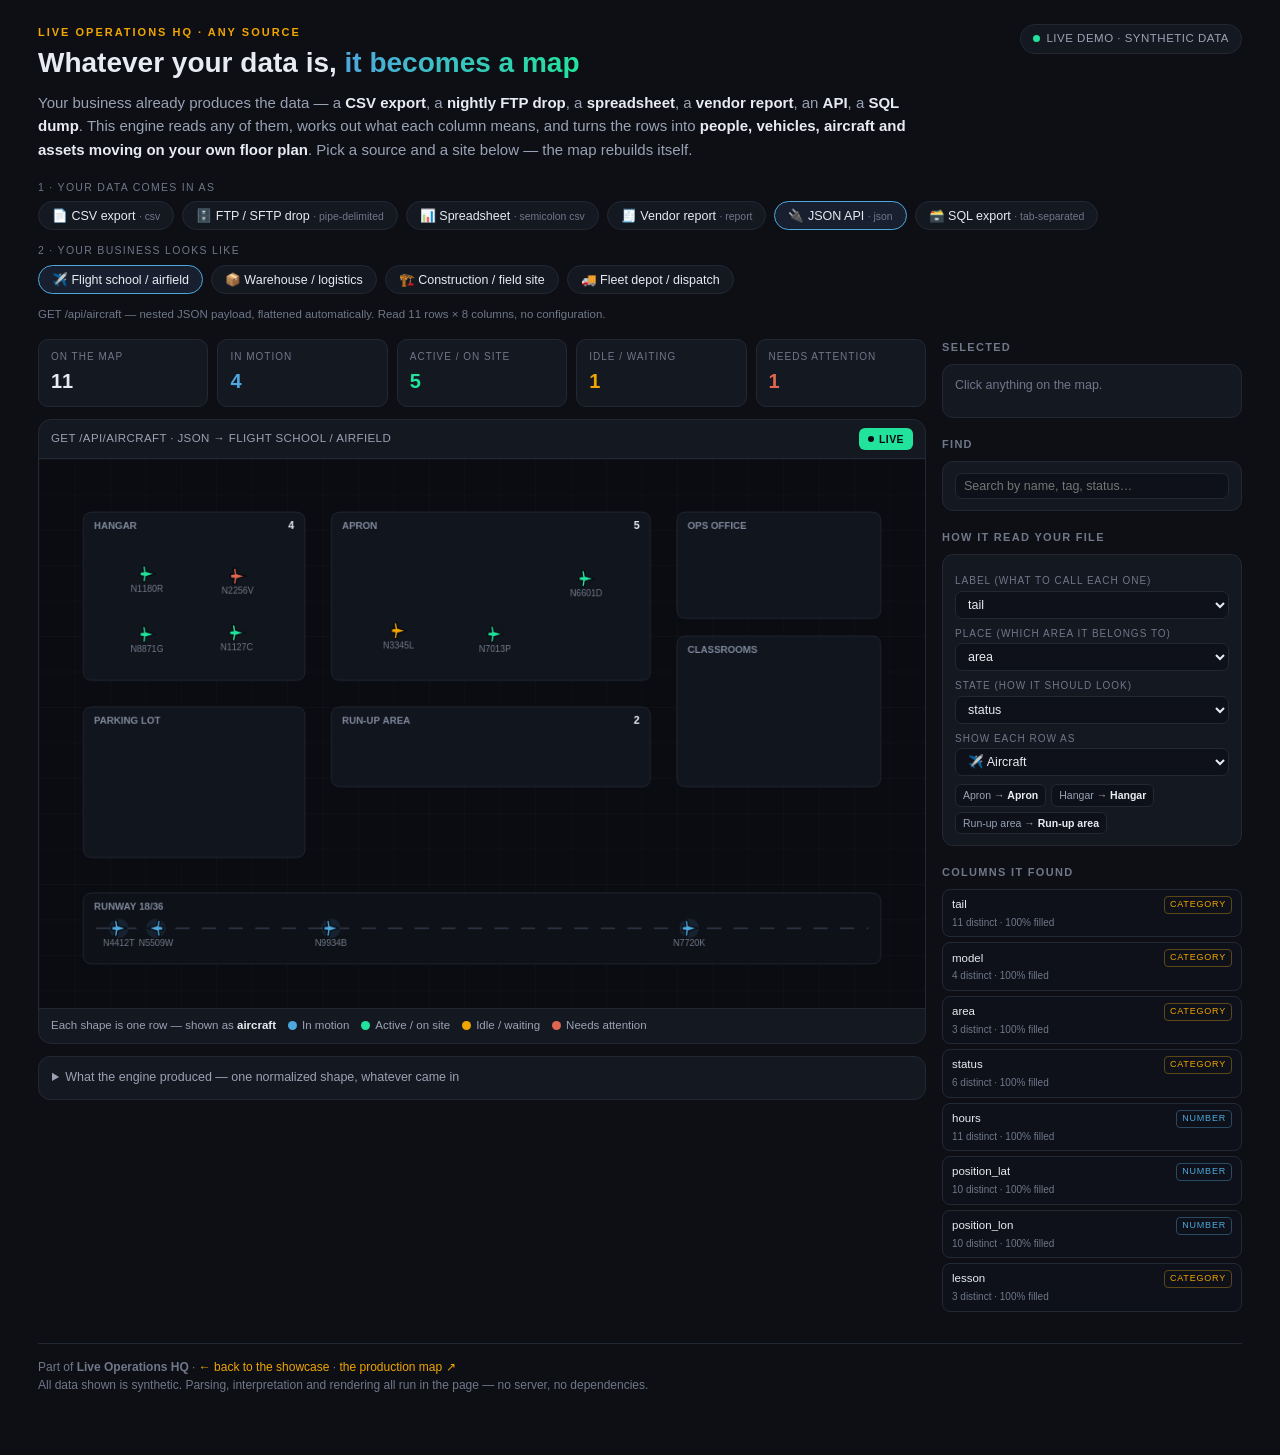
==== pipeline.html @ 16242cc6 "Add any-source → live map engine, demo and Source Studio The showcase could only prove the live-feed" ====
<!DOCTYPE html>
<html lang="en">
<head>
<meta charset="UTF-8">
<meta name="viewport" content="width=device-width, initial-scale=1.0">
<title>Any Source → A Live Map — Live Operations HQ</title>
<style>
  :root{
    --bg:#0d0f15; --panel:#141821; --panel2:#0e1119; --line:#232835;
    --ink:#e8ebf2; --dim:#99a2b4; --faint:#6f7789; --accent:#f0a500;
    --blue:#4ea8de; --green:#22e39c; --red:#e0664f; --violet:#c77dff;
  }
  *{box-sizing:border-box}
  [hidden]{display:none !important}
  html,body{margin:0}
  body{background:var(--bg);color:var(--ink);line-height:1.55;
    font-family:-apple-system,BlinkMacSystemFont,"Segoe UI",Roboto,Helvetica,sans-serif;}
  .app{max-width:1240px;margin:0 auto;padding:24px 18px 60px;}

  .top{display:flex;justify-content:space-between;align-items:flex-start;gap:16px;flex-wrap:wrap;}
  .eyebrow{letter-spacing:2px;text-transform:uppercase;color:var(--accent);font-size:11px;font-weight:700;}
  h1{font-size:28px;line-height:1.15;margin:6px 0 0;}
  h1 .g{background:linear-gradient(90deg,var(--blue),var(--green));-webkit-background-clip:text;background-clip:text;color:transparent;}
  .badge{display:flex;align-items:center;gap:6px;background:var(--panel);border:1px solid var(--line);
    border-radius:20px;padding:5px 12px;font-size:11.5px;color:var(--dim);letter-spacing:.5px;}
  .badge .dot{width:7px;height:7px;border-radius:50%;background:var(--green);animation:bl 1.6s infinite;}
  @keyframes bl{0%,100%{opacity:1}50%{opacity:.25}}
  .lede{font-size:15px;color:var(--dim);max-width:900px;margin:12px 0 18px;}
  .lede b{color:var(--ink);}

  .pickrow{margin-bottom:12px;}
  .picklbl{font-size:10.5px;letter-spacing:1.3px;text-transform:uppercase;color:var(--faint);margin-bottom:6px;}
  .chips{display:flex;flex-wrap:wrap;gap:8px;}
  .chip{background:var(--panel);border:1px solid var(--line);color:var(--ink);border-radius:20px;
    padding:6px 13px;font-size:12.5px;cursor:pointer;font-family:inherit;transition:border-color .15s,background .15s;}
  .chip:hover{border-color:var(--blue);}
  .chip.on{border-color:var(--blue);background:#182030;}
  .chip small{color:var(--faint);}

  .grid{display:grid;grid-template-columns:1fr 300px;gap:16px;margin-top:16px;align-items:start;}
  .grid > *{min-width:0;}
  h2{font-size:11px;letter-spacing:1.3px;text-transform:uppercase;color:var(--faint);margin:0 0 8px;}
  .side h2{margin-top:18px;}
  .side h2:first-child{margin-top:0;}
  .empty{color:var(--faint);font-size:12.5px;margin:0;}

  .stage{background:var(--panel);border:1px solid var(--line);border-radius:13px;overflow:hidden;}
  .stagebar{display:flex;justify-content:space-between;align-items:center;gap:10px;flex-wrap:wrap;
    padding:8px 12px;border-bottom:1px solid var(--line);font-size:11.5px;color:var(--dim);letter-spacing:.4px;}
  .live{display:flex;align-items:center;gap:5px;font-weight:700;color:#0a0c12;background:var(--green);
    padding:3px 9px;border-radius:6px;font-size:10.5px;}
  .live .d{width:6px;height:6px;border-radius:50%;background:#0a0c12;animation:bl 1.4s infinite;}
  canvas{display:block;width:100%;height:auto;background:#0a0c12;cursor:crosshair;}
  .legend{display:flex;flex-wrap:wrap;gap:12px;padding:8px 12px;border-top:1px solid var(--line);font-size:11.5px;color:var(--dim);}
  .legend i{display:inline-block;width:9px;height:9px;border-radius:50%;margin-right:5px;vertical-align:-1px;}

  .counts{display:grid;grid-template-columns:repeat(auto-fit,minmax(118px,1fr));gap:9px;margin-bottom:12px;}
  .cnt{background:var(--panel);border:1px solid var(--line);border-radius:10px;padding:9px 12px;}
  .cnt .k{font-size:10px;letter-spacing:1px;text-transform:uppercase;color:var(--faint);
    overflow:hidden;text-overflow:ellipsis;white-space:nowrap;}
  .cnt .v{font-size:20px;font-weight:700;margin-top:1px;}

  .box{background:var(--panel);border:1px solid var(--line);border-radius:11px;padding:11px 12px;font-size:12.5px;}
  .box + .box{margin-top:8px;}
  label.f{display:block;font-size:10px;letter-spacing:1px;text-transform:uppercase;color:var(--faint);margin:7px 0 2px;}
  select,input[type=search]{width:100%;background:var(--panel2);color:var(--ink);border:1px solid var(--line);
    border-radius:7px;padding:5px 8px;font-size:12.5px;font-family:inherit;}

  .maps{display:flex;flex-wrap:wrap;gap:5px;margin-top:8px;}
  .mapchip{background:var(--panel2);border:1px solid var(--line);border-radius:6px;padding:2px 7px;font-size:10.5px;color:var(--dim);}
  .mapchip b{color:var(--ink);font-weight:600;}

  .col{background:var(--panel2);border:1px solid var(--line);border-radius:8px;padding:6px 9px;font-size:11.5px;margin-bottom:5px;}
  .col .r1{display:flex;justify-content:space-between;align-items:center;gap:8px;}
  .col .nm{overflow:hidden;text-overflow:ellipsis;white-space:nowrap;}
  .tag{font-size:9px;letter-spacing:.8px;text-transform:uppercase;border:1px solid var(--line);
    border-radius:4px;padding:1px 5px;color:var(--dim);flex:none;}
  .tag.number{color:var(--blue);border-color:#2a4a63;}
  .tag.date{color:var(--green);border-color:#1e5c45;}
  .tag.category{color:var(--accent);border-color:#5c4718;}
  .tag.bool{color:var(--violet);border-color:#4a3360;}
  .col .meta{color:var(--faint);font-size:10px;margin-top:1px;}

  .detail{min-height:54px;}
  .detail .t{font-size:14px;font-weight:700;}
  .detail .kv{display:flex;justify-content:space-between;gap:10px;font-size:11.5px;color:var(--dim);
    border-top:1px solid var(--line);padding:3px 0;}
  .detail .kv b{color:var(--ink);font-weight:500;text-align:right;overflow:hidden;text-overflow:ellipsis;white-space:nowrap;}

  details.norm{margin-top:12px;background:var(--panel);border:1px solid var(--line);border-radius:12px;padding:11px 13px;}
  details.norm summary{cursor:pointer;font-size:12.5px;color:var(--dim);}
  details.norm pre{margin:10px 0 0;max-height:260px;overflow:auto;background:var(--panel2);
    border:1px solid var(--line);border-radius:8px;padding:11px;font-size:11px;color:var(--dim);}
  .log{font-size:11.5px;color:var(--faint);margin-top:8px;min-height:17px;}
  .foot{margin-top:26px;border-top:1px solid var(--line);padding-top:14px;color:var(--faint);font-size:12px;}
  .foot a{color:var(--accent);text-decoration:none;}
  @media(max-width:900px){ .grid{grid-template-columns:1fr;} h1{font-size:22px;} }
</style>
</head>
<body>
<div class="app">

  <div class="top">
    <div>
      <div class="eyebrow">Live Operations HQ · Any source</div>
      <h1>Whatever your data is, <span class="g">it becomes a map</span></h1>
    </div>
    <div class="badge"><span class="dot"></span>LIVE DEMO · SYNTHETIC DATA</div>
  </div>

  <p class="lede">Your business already produces the data — a <b>CSV export</b>, a <b>nightly FTP drop</b>, a <b>spreadsheet</b>, a <b>vendor report</b>, an <b>API</b>, a <b>SQL dump</b>. This engine reads any of them, works out what each column means, and turns the rows into <b>people, vehicles, aircraft and assets moving on your own floor plan</b>. Pick a source and a site below — the map rebuilds itself.</p>

  <div class="pickrow">
    <div class="picklbl">1 · Your data comes in as</div>
    <div class="chips" id="sources"></div>
  </div>
  <div class="pickrow">
    <div class="picklbl">2 · Your business looks like</div>
    <div class="chips" id="layouts"></div>
  </div>
  <div class="log" id="log"></div>

  <div class="grid">
    <main>
      <div class="counts" id="counts"></div>
      <div class="stage">
        <div class="stagebar">
          <span id="stageTitle">—</span>
          <span class="live"><span class="d"></span>LIVE</span>
        </div>
        <canvas id="cv" width="1000" height="620"></canvas>
        <div class="legend" id="legend"></div>
      </div>
      <details class="norm">
        <summary>What the engine produced — one normalized shape, whatever came in</summary>
        <pre id="json">—</pre>
      </details>
    </main>

    <aside class="side">
      <h2>Selected</h2>
      <div class="box detail" id="detail"><p class="empty">Click anything on the map.</p></div>

      <h2>Find</h2>
      <div class="box"><input type="search" id="q" placeholder="Search by name, tag, status…"></div>

      <h2>How it read your file</h2>
      <div class="box">
        <label class="f">Label (what to call each one)</label><select id="mLabel"></select>
        <label class="f">Place (which area it belongs to)</label><select id="mZone"></select>
        <label class="f">State (how it should look)</label><select id="mStatus"></select>
        <label class="f">Show each row as</label><select id="mKind"></select>
        <div class="maps" id="zoneMap"></div>
      </div>

      <h2>Columns it found</h2>
      <div id="schema"><p class="empty">—</p></div>
    </aside>
  </div>

  <div class="foot">
    Part of <b>Live Operations HQ</b> · <a href="index.html">← back to the showcase</a> · <a href="presentation.html">the production map ↗</a><br>
    All data shown is synthetic. Parsing, interpretation and rendering all run in the page — no server, no dependencies.
  </div>
</div>

<script src="engine.js"></script>
<script src="samples.js"></script>
<script>
(function(){
'use strict';
var $ = function(s){ return document.querySelector(s); };
var S = window.HQ_SAMPLES, L = HQ.LAYOUTS;
var state = { srcKey:'api', layoutKey:'airfield', ds:null, mapping:null, built:null };

var view = new HQ.MapView($('#cv'), { onSelect: showDetail });
view.start();

/* ------------------------------- choosers ------------------------------- */

function chips(host, items, activeKey, onPick){
  host.innerHTML = items.map(function(it){
    return '<button class="chip'+(it.key===activeKey?' on':'')+'" data-k="'+it.key+'">'+
      it.label + (it.sub ? ' <small>· '+HQ.esc(it.sub)+'</small>' : '') + '</button>';
  }).join('');
  host.onclick = function(e){
    var b = e.target.closest && e.target.closest('.chip');
    if(b) onPick(b.getAttribute('data-k'));
  };
}

function renderChoosers(){
  chips($('#sources'), Object.keys(S).map(function(k){
    return { key:k, label:S[k].label, sub:S[k].chip };
  }), state.srcKey, function(k){ state.srcKey = k; load(); });

  chips($('#layouts'), Object.keys(L).map(function(k){
    return { key:k, label:L[k].label };
  }), state.layoutKey, function(k){ state.layoutKey = k; rebuild(); });
}

/* -------------------------------- loading ------------------------------- */

function load(){
  var s = S[state.srcKey];
  try {
    state.ds = HQ.loadSource(s.text, s.name, s.label.replace(/^\S+\s/,''));
  } catch(err){
    $('#log').textContent = 'Could not read ' + s.name + ': ' + err.message;
    return;
  }
  state.mapping = HQ.inferMapping(state.ds);
  fillMapping();
  rebuild();
  $('#log').textContent = s.name + ' — ' + s.note + '. Read ' + state.ds.rows.length +
    ' rows × ' + state.ds.cols.length + ' columns, no configuration.';
}

function rebuild(){
  if(!state.ds) return;
  var layout = L[state.layoutKey];
  state.built = HQ.buildEntities(state.ds, state.mapping, layout);
  view.set(layout, state.built.entities);
  showDetail(null);
  renderChoosers(); renderCounts(); renderLegend(); renderZoneMap(); renderSchema(); renderJson();
  $('#stageTitle').textContent =
    state.ds.name.toUpperCase() + ' · ' + state.ds.format.toUpperCase() +
    ' → ' + layout.label.replace(/^\S+\s/,'').toUpperCase();
}

/* ------------------------------- panels --------------------------------- */

function renderCounts(){
  var ents = state.built.entities, by = {};
  ents.forEach(function(e){ by[e.status] = (by[e.status]||0) + 1; });
  var h = '<div class="cnt"><div class="k">On the map</div><div class="v">' + ents.length + '</div></div>';
  ['moving','ok','waiting','alert','off'].forEach(function(k){
    if(!by[k]) return;
    h += '<div class="cnt"><div class="k">' + HQ.STATUS_LABEL[k] + '</div>' +
         '<div class="v" style="color:' + HQ.statusColor(k) + '">' + by[k] + '</div></div>';
  });
  $('#counts').innerHTML = h;
}

function renderLegend(){
  var by = {};
  state.built.entities.forEach(function(e){ by[e.status] = 1; });
  var kindWord = { person:'people', vehicle:'vehicles', aircraft:'aircraft', asset:'assets', package:'shipments' };
  var h = '<span>Each shape is one row — shown as <b style="color:#e8ebf2">' +
          (kindWord[state.mapping.kind] || state.mapping.kind) + '</b></span>';
  ['moving','ok','waiting','alert','off'].forEach(function(k){
    if(!by[k]) return;
    h += '<span><i style="background:' + HQ.statusColor(k) + '"></i>' + HQ.STATUS_LABEL[k] + '</span>';
  });
  $('#legend').innerHTML = h;
}

function renderZoneMap(){
  var zm = state.built.zoneMap, keys = Object.keys(zm);
  if(!keys.length){ $('#zoneMap').innerHTML = ''; return; }
  $('#zoneMap').innerHTML = keys.slice(0,14).map(function(k){
    return '<span class="mapchip" title="' + (zm[k].matched ? 'matched by name' : 'no name match — assigned an area') + '">' +
      HQ.esc(k) + ' → <b>' + HQ.esc(zm[k].zone.name) + '</b>' + (zm[k].matched ? '' : ' *') + '</span>';
  }).join('');
}

function renderSchema(){
  $('#schema').innerHTML = state.ds.cols.map(function(c){
    var pct = c.total ? Math.round(c.filled/c.total*100) : 0;
    return '<div class="col"><div class="r1"><span class="nm" title="' + HQ.esc(c.name) + '">' + HQ.esc(c.name) + '</span>' +
      '<span class="tag ' + c.kind + '">' + c.kind + '</span></div>' +
      '<div class="meta">' + c.distinct + ' distinct · ' + pct + '% filled</div></div>';
  }).join('');
}

function renderJson(){
  var ds = state.ds, m = state.mapping;
  var sample = state.built.entities.slice(0,2).map(function(e){
    return { id:'e'+(e.i+1), label:e.label, kind:e.kind, area:e.zone.name, state:e.status, source_row:e.row };
  });
  $('#json').textContent = JSON.stringify({
    source: ds.origin + ':' + ds.name,
    format: ds.format,
    read_at: ds.loadedAt,
    interpreted_as: { label:m.label, area:m.zone, state:m.status, shown_as:m.kind },
    entity_count: state.built.entities.length,
    entities: sample
  }, null, 2) + (state.built.entities.length > 2 ? '\n… ' + (state.built.entities.length - 2) + ' more' : '');
}

function showDetail(e){
  if(!e){ $('#detail').innerHTML = '<p class="empty">Click anything on the map.</p>'; return; }
  var h = '<div class="t" style="color:' + HQ.statusColor(e.status) + '">' + HQ.esc(e.label) + '</div>';
  h += '<div style="font-size:11.5px;color:var(--dim);margin-bottom:5px;">' +
       HQ.esc(HQ.STATUS_LABEL[e.status]) + ' · ' + HQ.esc(e.zone.name) + '</div>';
  state.ds.cols.forEach(function(c){
    var v = e.row[c.name];
    h += '<div class="kv"><span>' + HQ.esc(c.name) + '</span><b title="' + HQ.esc(HQ.isBlank(v)?'—':v) + '">' +
         HQ.esc(HQ.isBlank(v) ? '—' : v) + '</b></div>';
  });
  $('#detail').innerHTML = h;
}

/* ---------------------------- mapping controls --------------------------- */

function opts(cols, sel, allowNone){
  var h = allowNone ? '<option value="">— none —</option>' : '';
  return h + cols.map(function(c){
    return '<option value="' + HQ.esc(c.name) + '"' + (c.name===sel?' selected':'') + '>' + HQ.esc(c.name) + '</option>';
  }).join('');
}

function fillMapping(){
  var c = state.ds.cols, m = state.mapping;
  $('#mLabel').innerHTML  = opts(c, m.label);
  $('#mZone').innerHTML   = opts(c, m.zone, true);
  $('#mStatus').innerHTML = opts(c, m.status, true);
  $('#mKind').innerHTML   = ['person','vehicle','aircraft','asset','package'].map(function(k){
    return '<option value="' + k + '"' + (k===m.kind?' selected':'') + '>' +
      ({person:'👤 People',vehicle:'🚗 Vehicles',aircraft:'✈️ Aircraft',asset:'📦 Assets',package:'🏷️ Shipments'}[k]) +
      '</option>'; }).join('');
}

['#mLabel','#mZone','#mStatus','#mKind'].forEach(function(id){
  $(id).addEventListener('change', function(){
    state.mapping = {
      label: $('#mLabel').value, zone: $('#mZone').value || null,
      status: $('#mStatus').value || null, kind: $('#mKind').value
    };
    rebuild();
  });
});

$('#q').addEventListener('input', function(){ view.setQuery(this.value); });

renderChoosers();
load();
})();
</script>
</body>
</html>
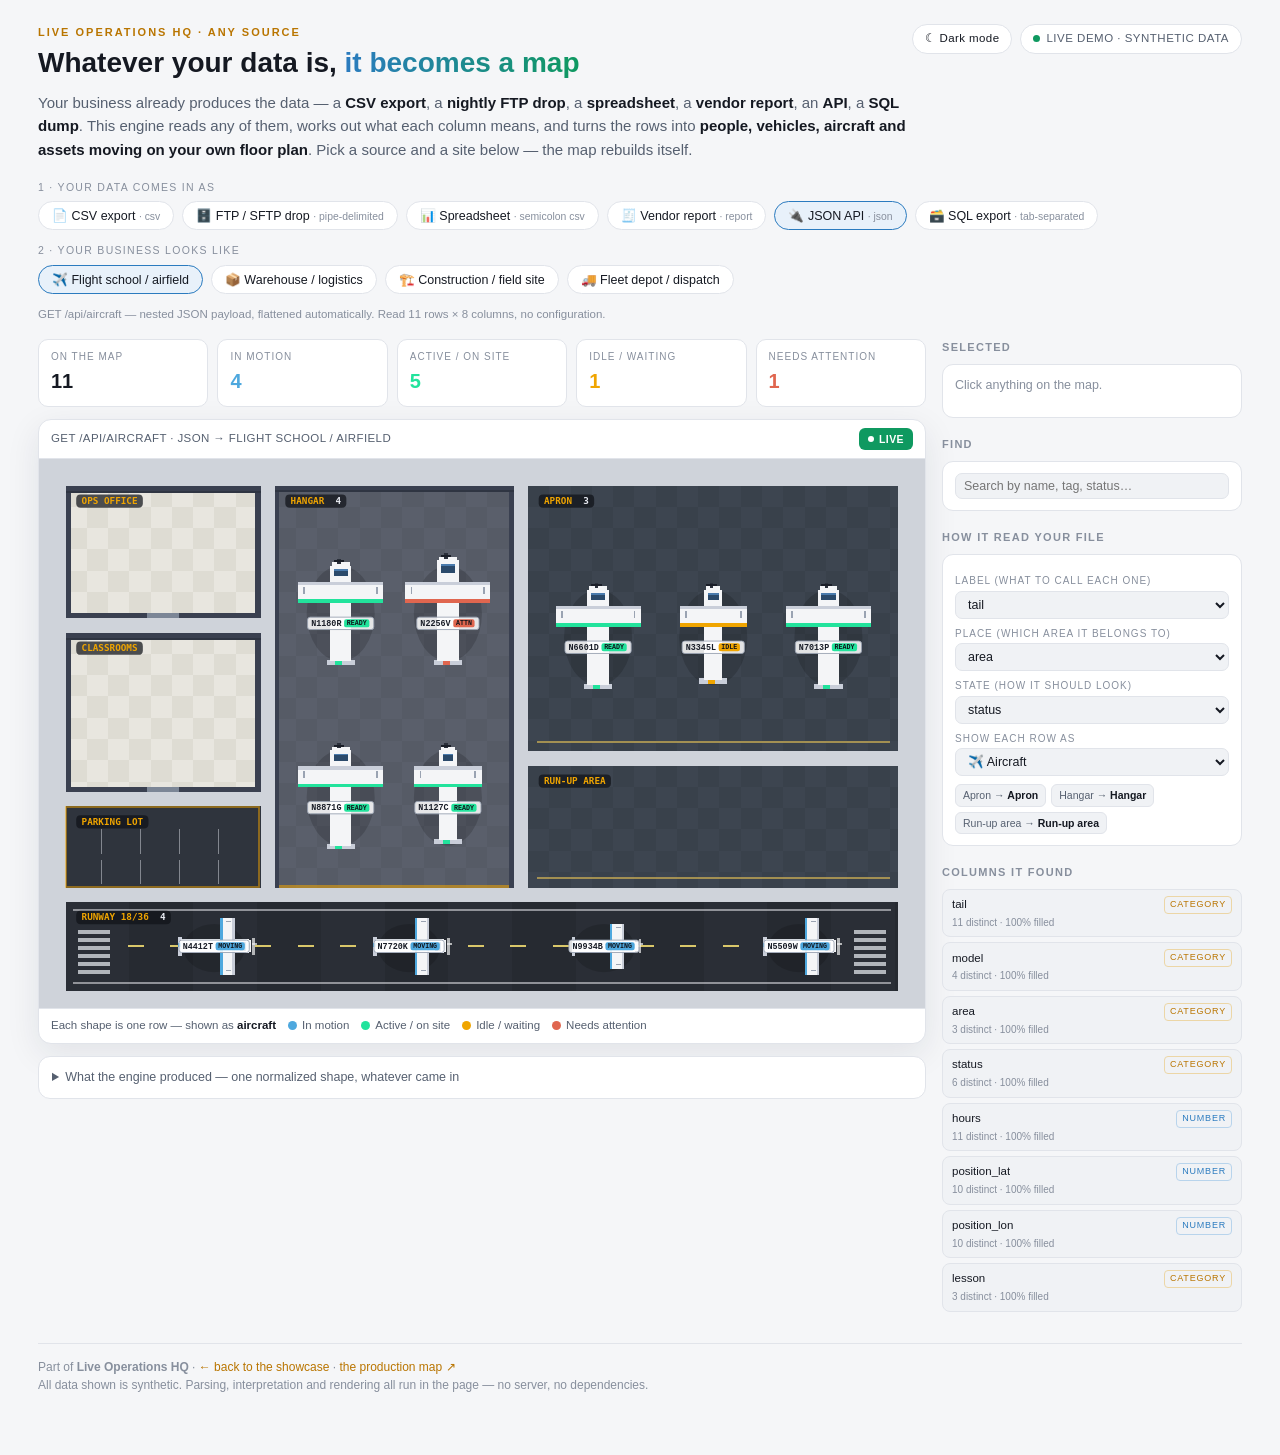
==== commit 69d80941: "Use the production map's pixel art, add light mode and trucks The any-source map drew its own vector" ====
--- a/pipeline.html
+++ b/pipeline.html
@@ -4,12 +4,9 @@
 <meta charset="UTF-8">
 <meta name="viewport" content="width=device-width, initial-scale=1.0">
 <title>Any Source → A Live Map — Live Operations HQ</title>
+<link rel="stylesheet" href="theme.css">
+<script src="theme.js"></script>
 <style>
-  :root{
-    --bg:#0d0f15; --panel:#141821; --panel2:#0e1119; --line:#232835;
-    --ink:#e8ebf2; --dim:#99a2b4; --faint:#6f7789; --accent:#f0a500;
-    --blue:#4ea8de; --green:#22e39c; --red:#e0664f; --violet:#c77dff;
-  }
   *{box-sizing:border-box}
   [hidden]{display:none !important}
   html,body{margin:0}
@@ -34,7 +31,7 @@
   .chip{background:var(--panel);border:1px solid var(--line);color:var(--ink);border-radius:20px;
     padding:6px 13px;font-size:12.5px;cursor:pointer;font-family:inherit;transition:border-color .15s,background .15s;}
   .chip:hover{border-color:var(--blue);}
-  .chip.on{border-color:var(--blue);background:#182030;}
+  .chip.on{border-color:var(--blue);background:var(--soft);}
   .chip small{color:var(--faint);}
 
   .grid{display:grid;grid-template-columns:1fr 300px;gap:16px;margin-top:16px;align-items:start;}
@@ -44,13 +41,13 @@
   .side h2:first-child{margin-top:0;}
   .empty{color:var(--faint);font-size:12.5px;margin:0;}
 
-  .stage{background:var(--panel);border:1px solid var(--line);border-radius:13px;overflow:hidden;}
+  .stage{background:var(--panel);border:1px solid var(--line);border-radius:13px;overflow:hidden;box-shadow:var(--shadow);}
   .stagebar{display:flex;justify-content:space-between;align-items:center;gap:10px;flex-wrap:wrap;
     padding:8px 12px;border-bottom:1px solid var(--line);font-size:11.5px;color:var(--dim);letter-spacing:.4px;}
-  .live{display:flex;align-items:center;gap:5px;font-weight:700;color:#0a0c12;background:var(--green);
+  .live{display:flex;align-items:center;gap:5px;font-weight:700;color:var(--on-pill);background:var(--green);
     padding:3px 9px;border-radius:6px;font-size:10.5px;}
-  .live .d{width:6px;height:6px;border-radius:50%;background:#0a0c12;animation:bl 1.4s infinite;}
-  canvas{display:block;width:100%;height:auto;background:#0a0c12;cursor:crosshair;}
+  .live .d{width:6px;height:6px;border-radius:50%;background:var(--on-pill);animation:bl 1.4s infinite;}
+  canvas{display:block;width:100%;height:auto;background:var(--map-bg);cursor:crosshair;}
   .legend{display:flex;flex-wrap:wrap;gap:12px;padding:8px 12px;border-top:1px solid var(--line);font-size:11.5px;color:var(--dim);}
   .legend i{display:inline-block;width:9px;height:9px;border-radius:50%;margin-right:5px;vertical-align:-1px;}
 
@@ -75,10 +72,10 @@
   .col .nm{overflow:hidden;text-overflow:ellipsis;white-space:nowrap;}
   .tag{font-size:9px;letter-spacing:.8px;text-transform:uppercase;border:1px solid var(--line);
     border-radius:4px;padding:1px 5px;color:var(--dim);flex:none;}
-  .tag.number{color:var(--blue);border-color:#2a4a63;}
-  .tag.date{color:var(--green);border-color:#1e5c45;}
-  .tag.category{color:var(--accent);border-color:#5c4718;}
-  .tag.bool{color:var(--violet);border-color:#4a3360;}
+  .tag.number{color:var(--blue);border-color:var(--tag-blue);}
+  .tag.date{color:var(--green);border-color:var(--tag-green);}
+  .tag.category{color:var(--accent);border-color:var(--tag-amber);}
+  .tag.bool{color:var(--violet);border-color:var(--tag-violet);}
   .col .meta{color:var(--faint);font-size:10px;margin-top:1px;}
 
   .detail{min-height:54px;}
@@ -105,7 +102,7 @@
       <div class="eyebrow">Live Operations HQ · Any source</div>
       <h1>Whatever your data is, <span class="g">it becomes a map</span></h1>
     </div>
-    <div class="badge"><span class="dot"></span>LIVE DEMO · SYNTHETIC DATA</div>
+    <div style="display:flex;gap:8px;align-items:center;flex-wrap:wrap;"><button class="themebtn" data-theme-toggle type="button">☾ Dark mode</button><div class="badge"><span class="dot"></span>LIVE DEMO · SYNTHETIC DATA</div></div>
   </div>
 
   <p class="lede">Your business already produces the data — a <b>CSV export</b>, a <b>nightly FTP drop</b>, a <b>spreadsheet</b>, a <b>vendor report</b>, an <b>API</b>, a <b>SQL dump</b>. This engine reads any of them, works out what each column means, and turns the rows into <b>people, vehicles, aircraft and assets moving on your own floor plan</b>. Pick a source and a site below — the map rebuilds itself.</p>
@@ -175,6 +172,7 @@
 
 var view = new HQ.MapView($('#cv'), { onSelect: showDetail });
 view.start();
+window.addEventListener('hq-theme', function(){ view.readTheme(); });
 
 /* ------------------------------- choosers ------------------------------- */
 
@@ -245,8 +243,8 @@
 function renderLegend(){
   var by = {};
   state.built.entities.forEach(function(e){ by[e.status] = 1; });
-  var kindWord = { person:'people', vehicle:'vehicles', aircraft:'aircraft', asset:'assets', package:'shipments' };
-  var h = '<span>Each shape is one row — shown as <b style="color:#e8ebf2">' +
+  var kindWord = { person:'people', vehicle:'vehicles', truck:'trucks', aircraft:'aircraft', asset:'assets', package:'shipments' };
+  var h = '<span>Each shape is one row — shown as <b style="color:var(--ink)">' +
           (kindWord[state.mapping.kind] || state.mapping.kind) + '</b></span>';
   ['moving','ok','waiting','alert','off'].forEach(function(k){
     if(!by[k]) return;
@@ -315,9 +313,9 @@
   $('#mLabel').innerHTML  = opts(c, m.label);
   $('#mZone').innerHTML   = opts(c, m.zone, true);
   $('#mStatus').innerHTML = opts(c, m.status, true);
-  $('#mKind').innerHTML   = ['person','vehicle','aircraft','asset','package'].map(function(k){
+  $('#mKind').innerHTML   = ['person','vehicle','truck','aircraft','asset','package'].map(function(k){
     return '<option value="' + k + '"' + (k===m.kind?' selected':'') + '>' +
-      ({person:'👤 People',vehicle:'🚗 Vehicles',aircraft:'✈️ Aircraft',asset:'📦 Assets',package:'🏷️ Shipments'}[k]) +
+      ({person:'👤 People',vehicle:'🚗 Cars / vans',truck:'🚚 Trucks',aircraft:'✈️ Aircraft',asset:'📦 Assets',package:'🏷️ Shipments'}[k]) +
       '</option>'; }).join('');
 }
 
--- a/theme.css
+++ b/theme.css
@@ -0,0 +1,41 @@
+/* Live Operations HQ — light / dark tokens, shared by every page.
+   Light is the default; theme.js sets data-theme="dark" when chosen. */
+:root{
+  color-scheme: light;
+  --bg:#f5f6f8; --panel:#ffffff; --panel2:#f0f2f5; --line:#e1e4ea;
+  --ink:#151922; --dim:#566070; --faint:#878f9d; --accent:#b97500;
+  --blue:#2b7bbf; --green:#0f9960; --red:#cc4f36; --violet:#8448c4;
+  --soft:#e8f1fa; --soft-line:#9cc3e6;           /* selected chip, primary button */
+  --drop-over:#e8f6ef;
+  --ok-bg:#e3f5ec;
+  --on-pill:#ffffff;                             /* text on a filled status pill */
+  --shadow:0 10px 34px rgba(20,30,50,.09);
+  --tag-blue:#b8d4ec; --tag-green:#b2e0cb; --tag-amber:#ecd6a6; --tag-violet:#d7c4ef;
+
+  --map-bg:#cfd3da; --map-grid:rgba(20,30,50,.045); --map-zone:#ffffff; --map-road:#e2e6ec;
+  --map-line:#d4d9e1; --map-dash:#b4bdca; --map-label:#6a7383; --map-count:#151922;
+  --map-text:#454f61; --map-text-sel:#151922; --map-outline:#1a2130; --map-wheel:#1a2130;
+  --map-shadow:rgba(20,30,50,.15); --map-ring:rgba(20,30,50,.35); --map-glass:rgba(20,30,45,.42);
+}
+:root[data-theme="dark"]{
+  color-scheme: dark;
+  --bg:#0d0f15; --panel:#141821; --panel2:#0e1119; --line:#232835;
+  --ink:#e8ebf2; --dim:#99a2b4; --faint:#6f7789; --accent:#f0a500;
+  --blue:#4ea8de; --green:#22e39c; --red:#e0664f; --violet:#c77dff;
+  --soft:#182030; --soft-line:#2c4057;
+  --drop-over:#101a18;
+  --ok-bg:#13301f;
+  --on-pill:#0a0c12;
+  --shadow:0 10px 40px rgba(0,0,0,.45);
+  --tag-blue:#2a4a63; --tag-green:#1e5c45; --tag-amber:#5c4718; --tag-violet:#4a3360;
+
+  --map-bg:#1b1e26; --map-grid:rgba(255,255,255,.025); --map-zone:#11151d; --map-road:#0f1118;
+  --map-line:#232835; --map-dash:#2a3140; --map-label:#7f899c; --map-count:#e8ebf2;
+  --map-text:#a3acbd; --map-text-sel:#e8ebf2; --map-outline:#05070b; --map-wheel:#56607a;
+  --map-shadow:rgba(0,0,0,.42); --map-ring:rgba(255,255,255,.35); --map-glass:rgba(10,14,22,.5);
+}
+
+.themebtn{display:inline-flex;align-items:center;gap:6px;background:var(--panel);color:var(--ink);
+  border:1px solid var(--line);border-radius:20px;padding:5px 12px;font:inherit;font-size:11.5px;
+  letter-spacing:.4px;cursor:pointer;}
+.themebtn:hover{border-color:var(--blue);}
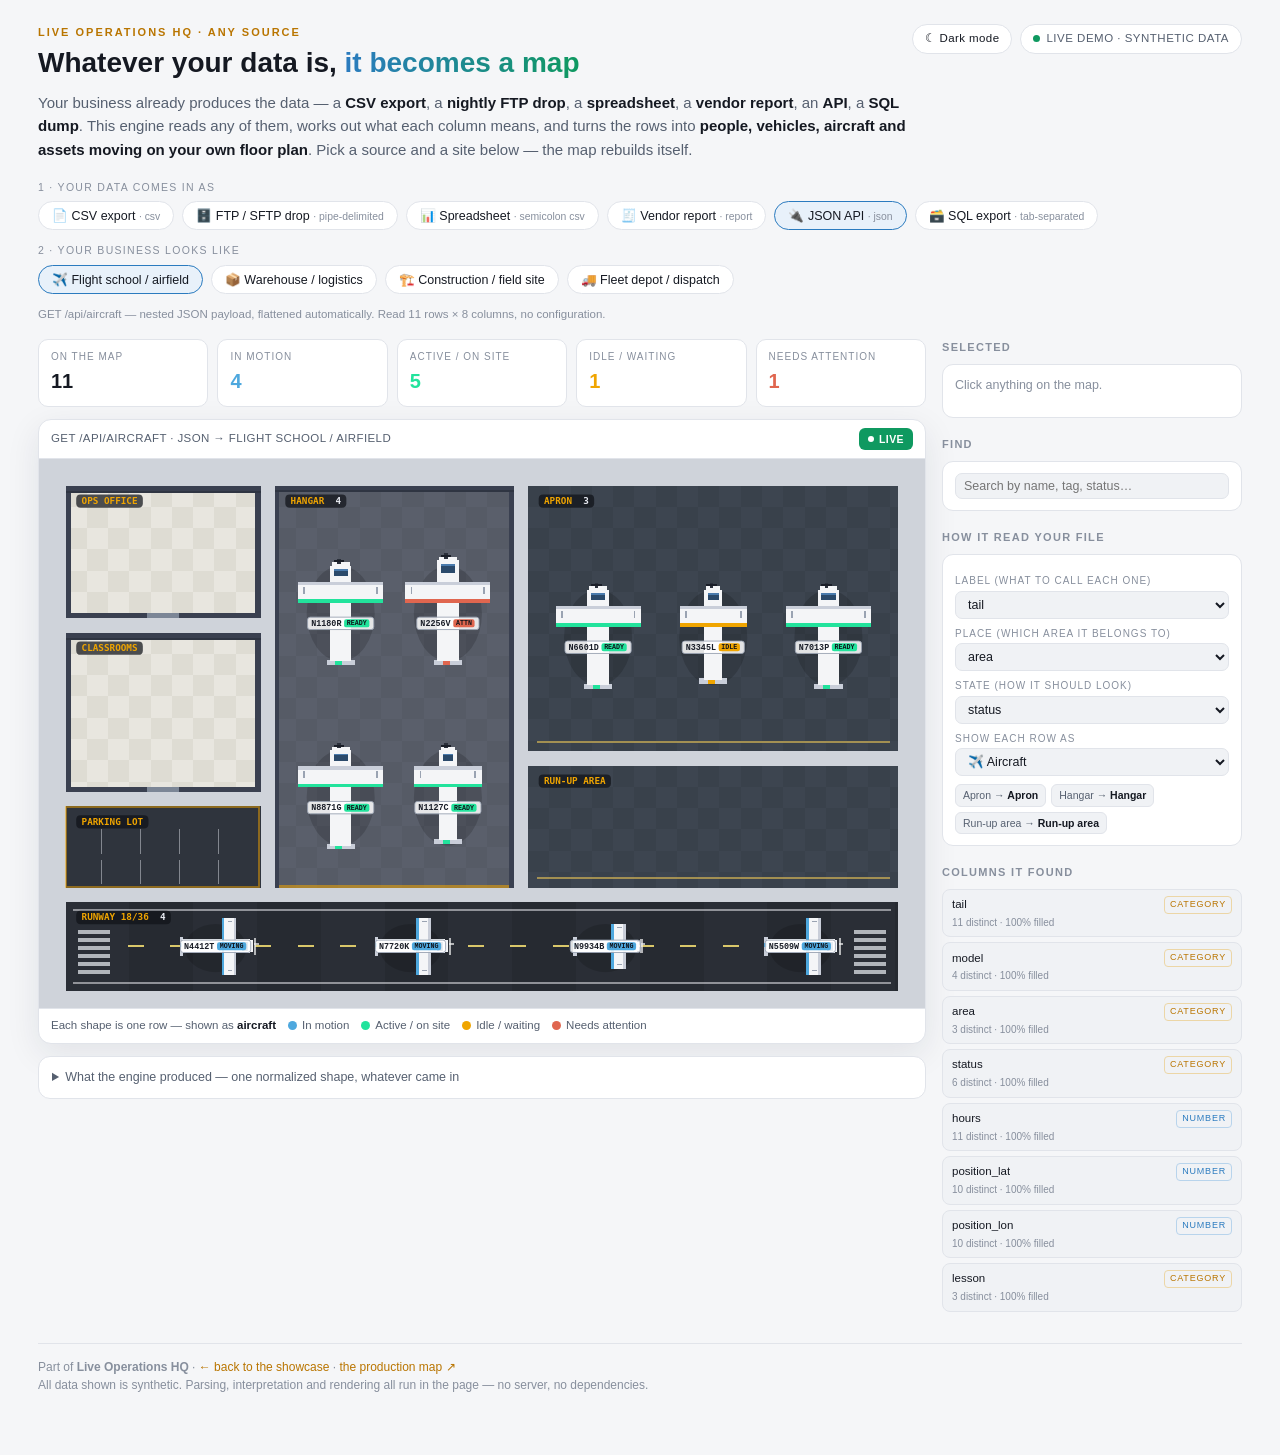
==== commit 5ac25ad7: "Give each site its own cast: forklifts, machines, docked trucks Planes showed up on every site type," ====
--- a/pipeline.html
+++ b/pipeline.html
@@ -194,7 +194,7 @@
 
   chips($('#layouts'), Object.keys(L).map(function(k){
     return { key:k, label:L[k].label };
-  }), state.layoutKey, function(k){ state.layoutKey = k; rebuild(); });
+  }), state.layoutKey, function(k){ state.layoutKey = k; if(state.ds) fillKinds(); rebuild(); });
 }
 
 /* -------------------------------- loading ------------------------------- */
@@ -243,9 +243,10 @@
 function renderLegend(){
   var by = {};
   state.built.entities.forEach(function(e){ by[e.status] = 1; });
-  var kindWord = { person:'people', vehicle:'vehicles', truck:'trucks', aircraft:'aircraft', asset:'assets', package:'shipments' };
+  var shown = {};
+  state.built.entities.forEach(function(e){ shown[e.kind] = 1; });
   var h = '<span>Each shape is one row — shown as <b style="color:var(--ink)">' +
-          (kindWord[state.mapping.kind] || state.mapping.kind) + '</b></span>';
+          Object.keys(shown).map(function(k){ return HQ.KIND_WORD[k] || k; }).join(' + ') + '</b></span>';
   ['moving','ok','waiting','alert','off'].forEach(function(k){
     if(!by[k]) return;
     h += '<span><i style="background:' + HQ.statusColor(k) + '"></i>' + HQ.STATUS_LABEL[k] + '</span>';
@@ -280,7 +281,7 @@
     source: ds.origin + ':' + ds.name,
     format: ds.format,
     read_at: ds.loadedAt,
-    interpreted_as: { label:m.label, area:m.zone, state:m.status, shown_as:m.kind },
+    interpreted_as: { label:m.label, area:m.zone, state:m.status, shown_as:HQ.kindFor(L[state.layoutKey], m.kind) },
     entity_count: state.built.entities.length,
     entities: sample
   }, null, 2) + (state.built.entities.length > 2 ? '\n… ' + (state.built.entities.length - 2) + ' more' : '');
@@ -313,17 +314,23 @@
   $('#mLabel').innerHTML  = opts(c, m.label);
   $('#mZone').innerHTML   = opts(c, m.zone, true);
   $('#mStatus').innerHTML = opts(c, m.status, true);
-  $('#mKind').innerHTML   = ['person','vehicle','truck','aircraft','asset','package'].map(function(k){
-    return '<option value="' + k + '"' + (k===m.kind?' selected':'') + '>' +
-      ({person:'👤 People',vehicle:'🚗 Cars / vans',truck:'🚚 Trucks',aircraft:'✈️ Aircraft',asset:'📦 Assets',package:'🏷️ Shipments'}[k]) +
-      '</option>'; }).join('');
+  fillKinds();
+}
+
+/* only the shapes this kind of site has — planes stay on the airfield */
+function fillKinds(){
+  var lay = L[state.layoutKey], eff = HQ.kindFor(lay, state.mapping.kind);
+  $('#mKind').innerHTML = lay.kinds.map(function(k){
+    return '<option value="' + k + '"' + (k===eff?' selected':'') + '>' + HQ.KIND_LABEL[k] + '</option>';
+  }).join('');
 }
 
 ['#mLabel','#mZone','#mStatus','#mKind'].forEach(function(id){
   $(id).addEventListener('change', function(){
     state.mapping = {
       label: $('#mLabel').value, zone: $('#mZone').value || null,
-      status: $('#mStatus').value || null, kind: $('#mKind').value
+      status: $('#mStatus').value || null,
+      kind: id === '#mKind' ? $('#mKind').value : state.mapping.kind   /* keep the source's own kind */
     };
     rebuild();
   });
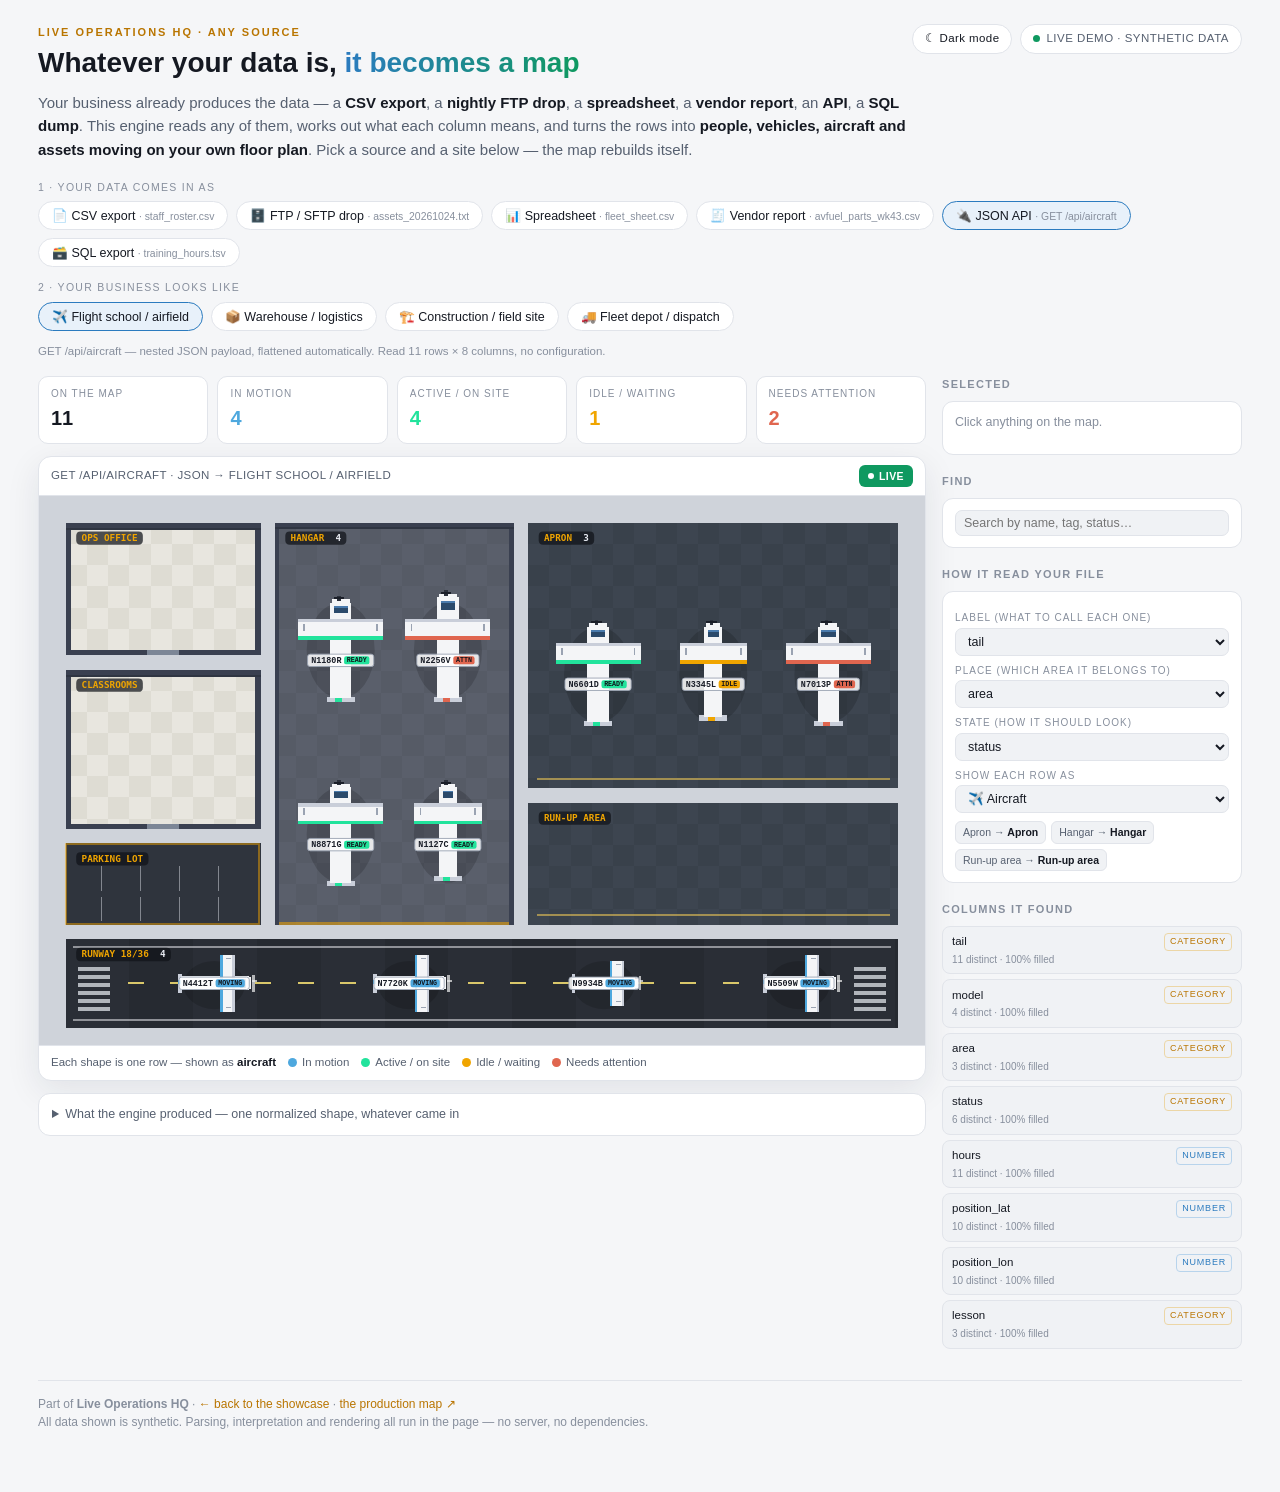
==== commit 219c912e: "Give every site its own data, fitting names, and fix status reading Trucks on the warehouse plan sti" ====
--- a/pipeline.html
+++ b/pipeline.html
@@ -167,7 +167,8 @@
 (function(){
 'use strict';
 var $ = function(s){ return document.querySelector(s); };
-var S = window.HQ_SAMPLES, L = HQ.LAYOUTS;
+var SITES = window.HQ_SITE_SAMPLES, L = HQ.LAYOUTS;
+function S(){ return SITES[state.layoutKey] || SITES.airfield; }   /* this site's own data */
 var state = { srcKey:'api', layoutKey:'airfield', ds:null, mapping:null, built:null };
 
 var view = new HQ.MapView($('#cv'), { onSelect: showDetail });
@@ -188,19 +189,20 @@
 }
 
 function renderChoosers(){
-  chips($('#sources'), Object.keys(S).map(function(k){
-    return { key:k, label:S[k].label, sub:S[k].chip };
+  var set = S();
+  chips($('#sources'), Object.keys(set).map(function(k){
+    return { key:k, label:set[k].label, sub:set[k].name };
   }), state.srcKey, function(k){ state.srcKey = k; load(); });
 
   chips($('#layouts'), Object.keys(L).map(function(k){
     return { key:k, label:L[k].label };
-  }), state.layoutKey, function(k){ state.layoutKey = k; if(state.ds) fillKinds(); rebuild(); });
+  }), state.layoutKey, function(k){ state.layoutKey = k; load(); });   /* switch to that site's data */
 }
 
 /* -------------------------------- loading ------------------------------- */
 
 function load(){
-  var s = S[state.srcKey];
+  var s = S()[state.srcKey];
   try {
     state.ds = HQ.loadSource(s.text, s.name, s.label.replace(/^\S+\s/,''));
   } catch(err){
@@ -256,8 +258,14 @@
 
 function renderZoneMap(){
   var zm = state.built.zoneMap, keys = Object.keys(zm);
-  if(!keys.length){ $('#zoneMap').innerHTML = ''; return; }
-  $('#zoneMap').innerHTML = keys.slice(0,14).map(function(k){
+  var renamed = state.built.entities.filter(function(e){ return e.sourceLabel; });
+  var note = renamed.length
+    ? '<span class="mapchip" title="These rows are shown as ' + HQ.KIND_WORD[renamed[0].kind] + ' on this site, so they get matching names. The source ID stays on each record.">Renamed for this site: ' +
+      renamed.slice(0,3).map(function(e){ return HQ.esc(e.sourceLabel) + ' → <b>' + HQ.esc(e.label) + '</b>'; }).join(', ') +
+      (renamed.length > 3 ? ' +' + (renamed.length - 3) : '') + '</span>'
+    : '';
+  if(!keys.length){ $('#zoneMap').innerHTML = note; return; }
+  $('#zoneMap').innerHTML = note + keys.slice(0,14).map(function(k){
     return '<span class="mapchip" title="' + (zm[k].matched ? 'matched by name' : 'no name match — assigned an area') + '">' +
       HQ.esc(k) + ' → <b>' + HQ.esc(zm[k].zone.name) + '</b>' + (zm[k].matched ? '' : ' *') + '</span>';
   }).join('');
@@ -275,7 +283,7 @@
 function renderJson(){
   var ds = state.ds, m = state.mapping;
   var sample = state.built.entities.slice(0,2).map(function(e){
-    return { id:'e'+(e.i+1), label:e.label, kind:e.kind, area:e.zone.name, state:e.status, source_row:e.row };
+    return { id:'e'+(e.i+1), label:e.label, source_label:e.sourceLabel || undefined, kind:e.kind, area:e.zone.name, state:e.status, source_row:e.row };
   });
   $('#json').textContent = JSON.stringify({
     source: ds.origin + ':' + ds.name,
@@ -292,6 +300,8 @@
   var h = '<div class="t" style="color:' + HQ.statusColor(e.status) + '">' + HQ.esc(e.label) + '</div>';
   h += '<div style="font-size:11.5px;color:var(--dim);margin-bottom:5px;">' +
        HQ.esc(HQ.STATUS_LABEL[e.status]) + ' · ' + HQ.esc(e.zone.name) + '</div>';
+  if(e.sourceLabel) h += '<div style="font-size:11px;color:var(--faint);margin-bottom:5px;">Shown as ' +
+       HQ.esc(HQ.KIND_WORD[e.kind].replace(/s$/,'')) + ' here · source ID <b style="color:var(--ink)">' + HQ.esc(e.sourceLabel) + '</b></div>';
   state.ds.cols.forEach(function(c){
     var v = e.row[c.name];
     h += '<div class="kv"><span>' + HQ.esc(c.name) + '</span><b title="' + HQ.esc(HQ.isBlank(v)?'—':v) + '">' +
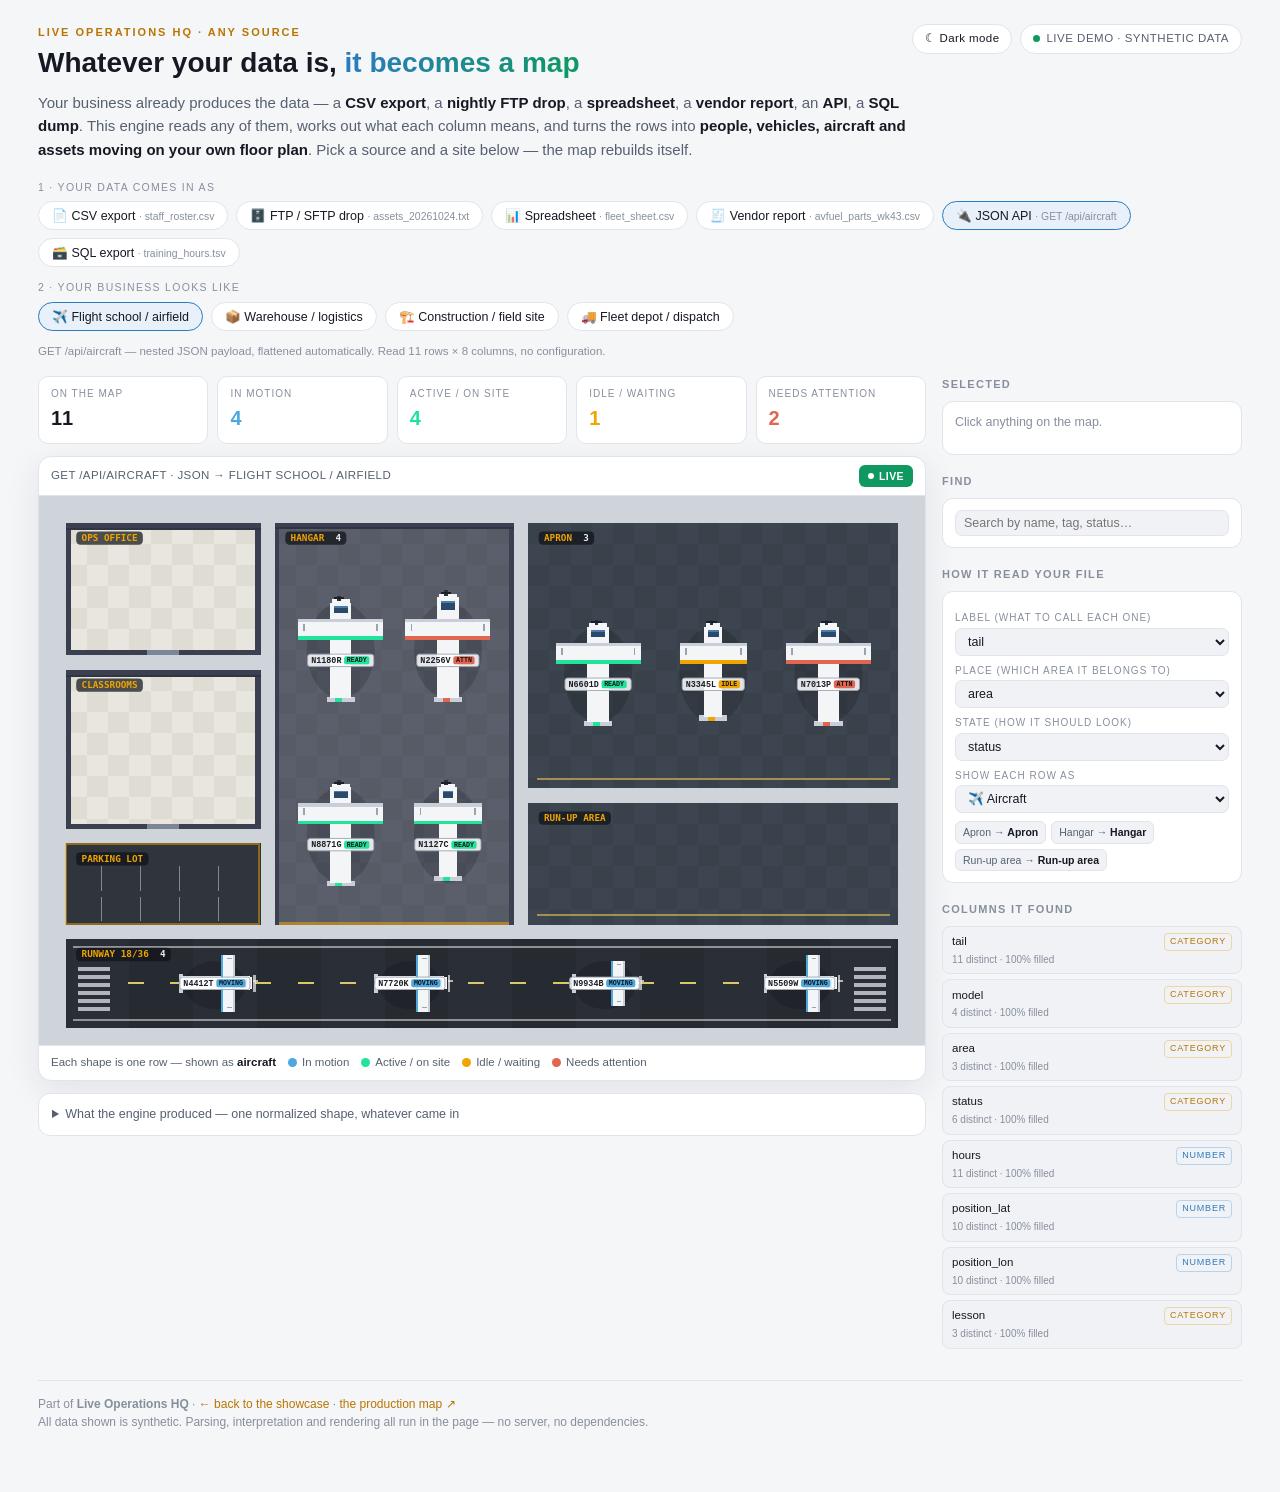
==== commit 73f1697e: "Rebuild the showcase as a landing page for any business The old index was a developer showcase: text" ====
--- a/pipeline.html
+++ b/pipeline.html
@@ -170,6 +170,12 @@
 var SITES = window.HQ_SITE_SAMPLES, L = HQ.LAYOUTS;
 function S(){ return SITES[state.layoutKey] || SITES.airfield; }   /* this site's own data */
 var state = { srcKey:'api', layoutKey:'airfield', ds:null, mapping:null, built:null };
+/* deep link from the showcase: pipeline.html?site=warehouse&source=sheet */
+(function(){
+  var q = new URLSearchParams(location.search);
+  if(L[q.get('site')]) state.layoutKey = q.get('site');
+  if(SITES[state.layoutKey] && SITES[state.layoutKey][q.get('source')]) state.srcKey = q.get('source');
+})();
 
 var view = new HQ.MapView($('#cv'), { onSelect: showDetail });
 view.start();
--- a/theme.css
+++ b/theme.css
@@ -11,6 +11,9 @@
   --on-pill:#ffffff;                             /* text on a filled status pill */
   --shadow:0 10px 34px rgba(20,30,50,.09);
   --tag-blue:#b8d4ec; --tag-green:#b2e0cb; --tag-amber:#ecd6a6; --tag-violet:#d7c4ef;
+  --accent-text:#8a5a00;                         /* amber that passes on white */
+  --btn-bg:#151922; --btn-ink:#ffffff;           /* primary button */
+  --band:#151922; --band-ink:#ffffff; --band-dim:#c3c9d4; --band-line:#2c3240;
 
   --map-bg:#cfd3da; --map-grid:rgba(20,30,50,.045); --map-zone:#ffffff; --map-road:#e2e6ec;
   --map-line:#d4d9e1; --map-dash:#b4bdca; --map-label:#6a7383; --map-count:#151922;
@@ -28,6 +31,9 @@
   --on-pill:#0a0c12;
   --shadow:0 10px 40px rgba(0,0,0,.45);
   --tag-blue:#2a4a63; --tag-green:#1e5c45; --tag-amber:#5c4718; --tag-violet:#4a3360;
+  --accent-text:#f0a500;
+  --btn-bg:#f0a500; --btn-ink:#10131a;
+  --band:#10131a; --band-ink:#e8ebf2; --band-dim:#a9b1c2; --band-line:#232835;
 
   --map-bg:#1b1e26; --map-grid:rgba(255,255,255,.025); --map-zone:#11151d; --map-road:#0f1118;
   --map-line:#232835; --map-dash:#2a3140; --map-label:#7f899c; --map-count:#e8ebf2;
